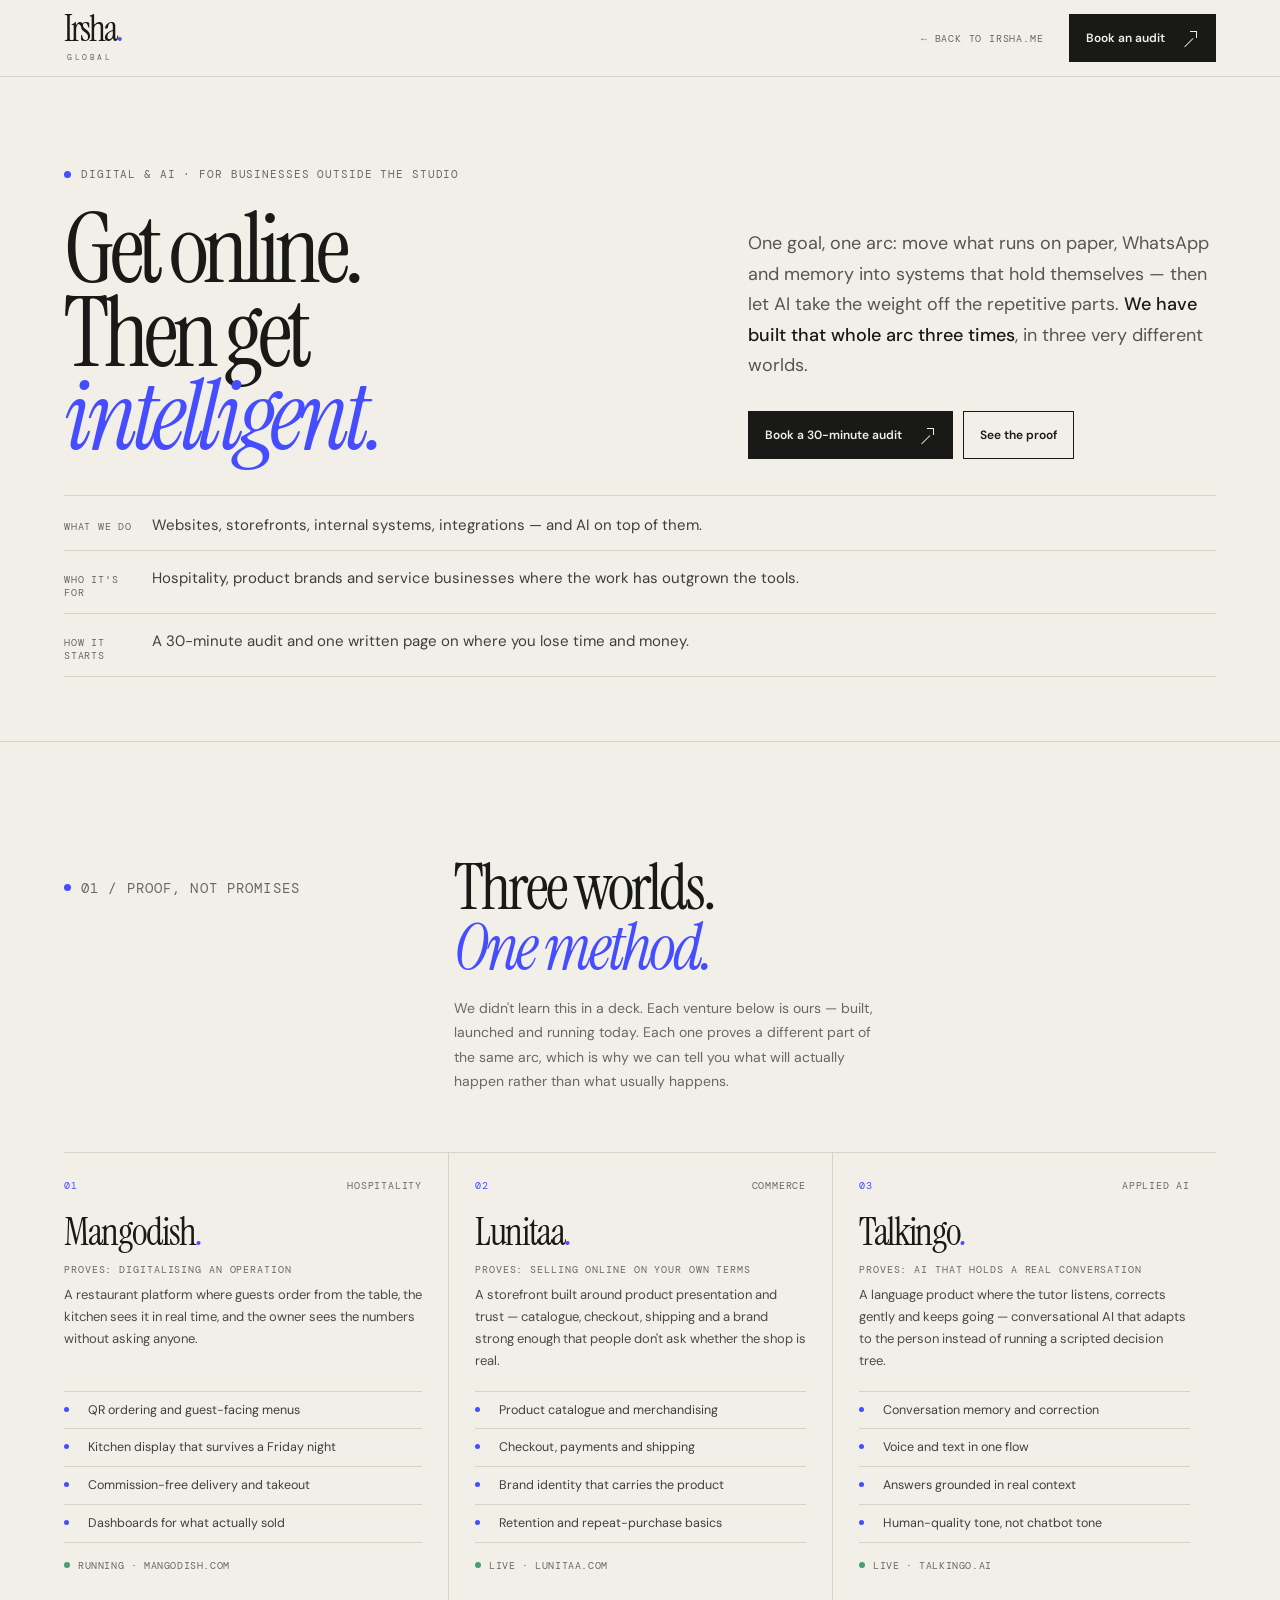
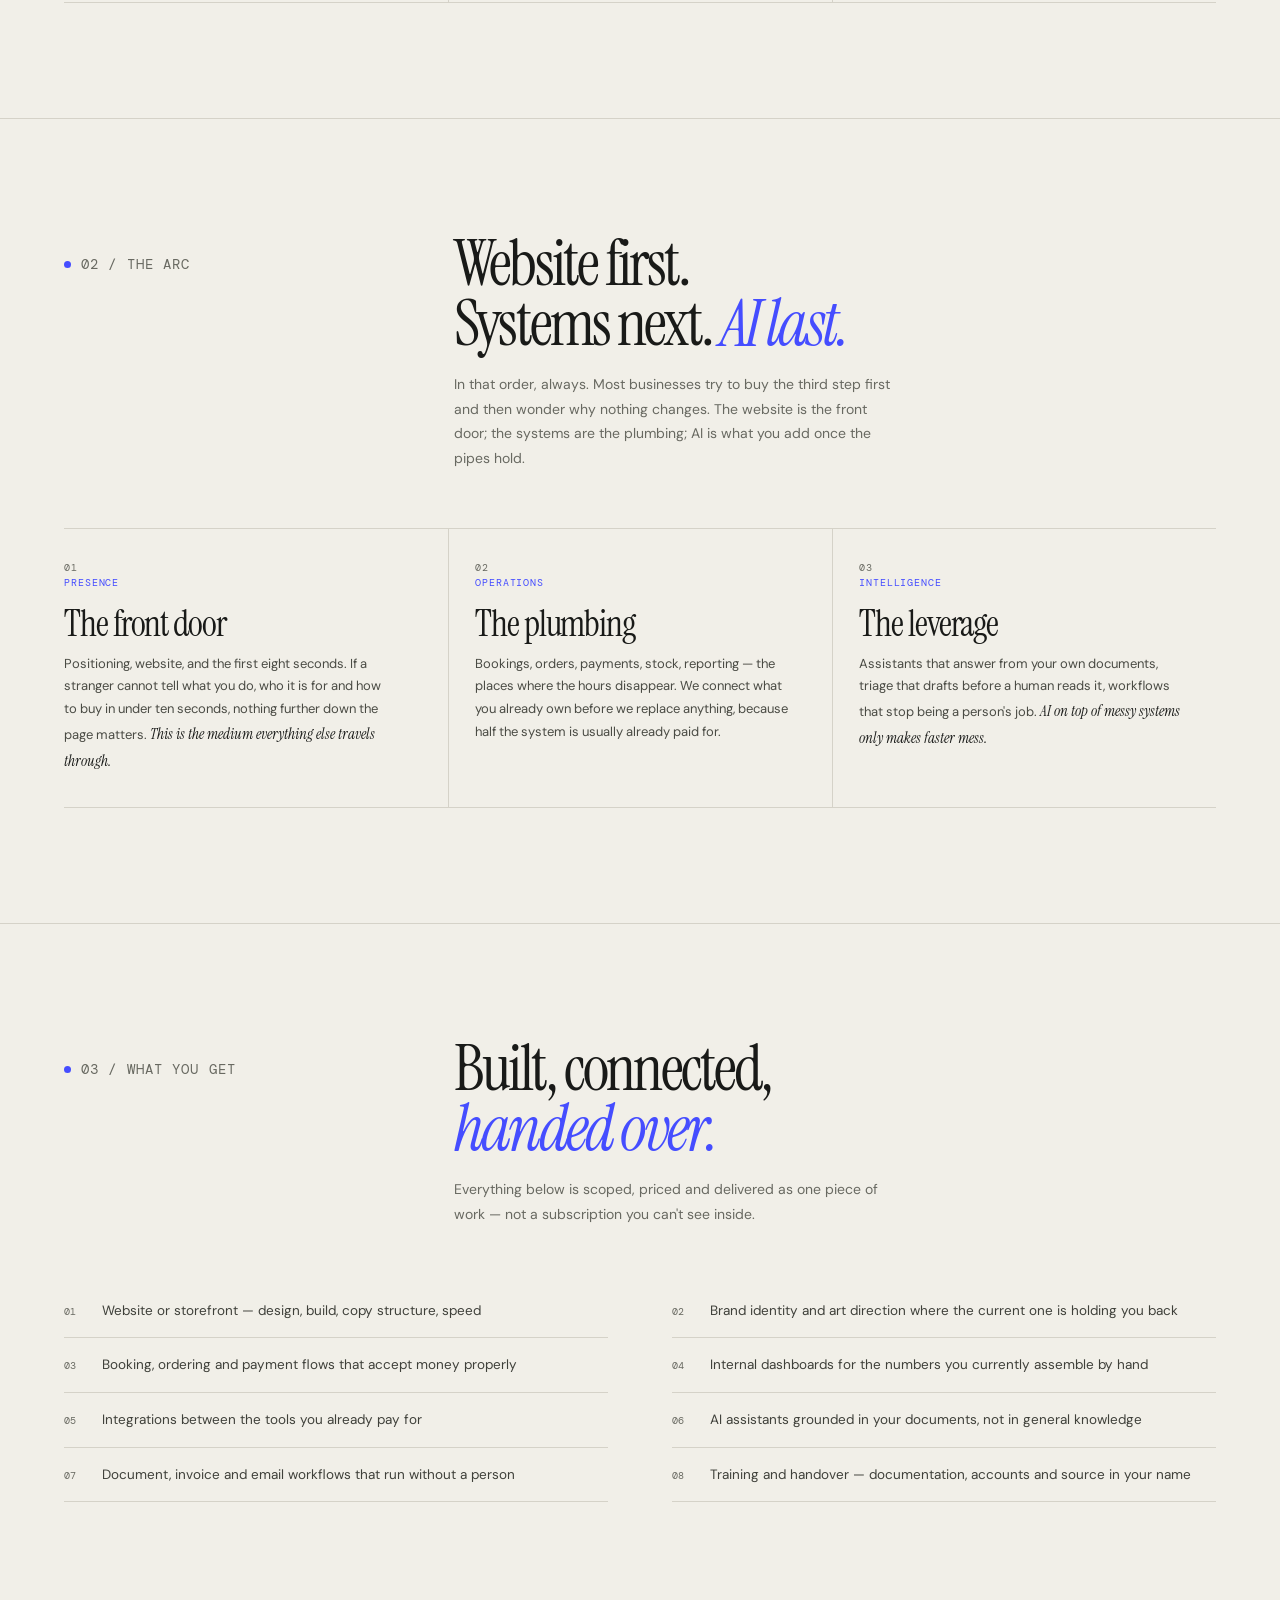
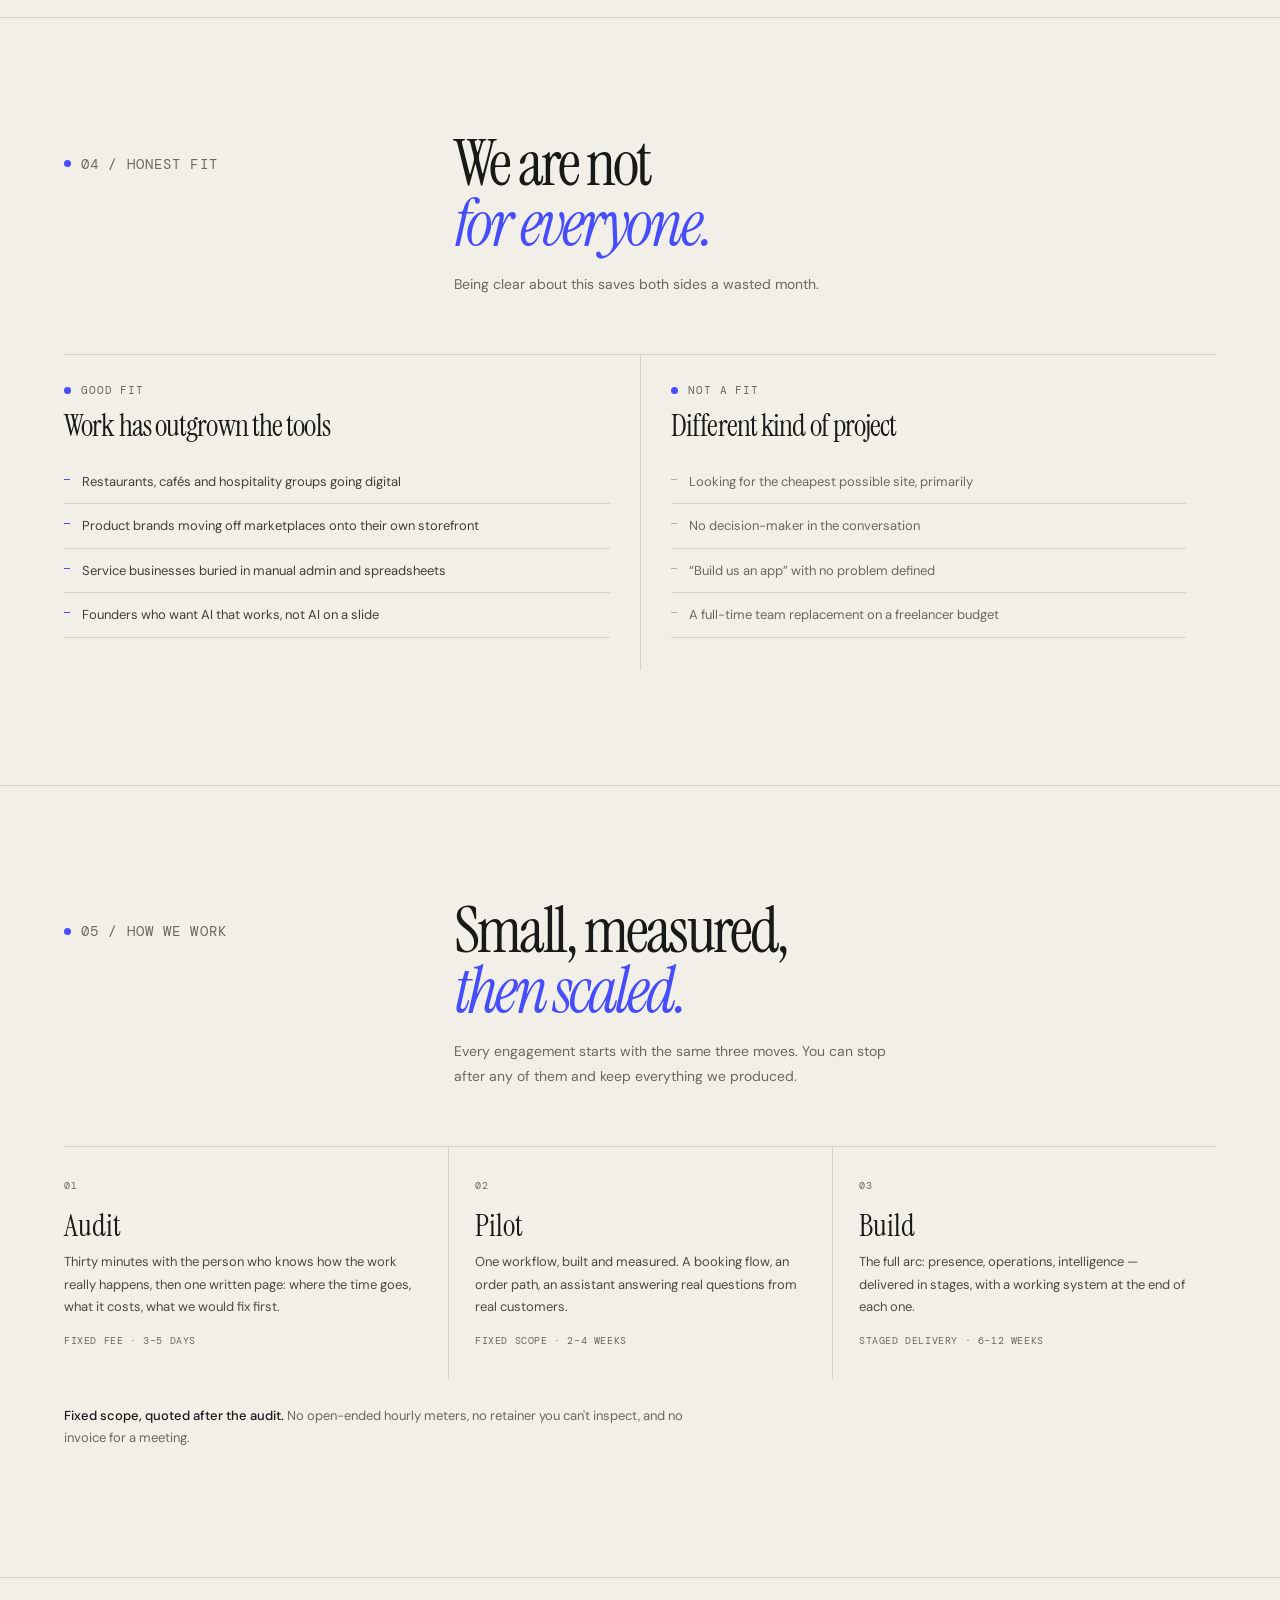
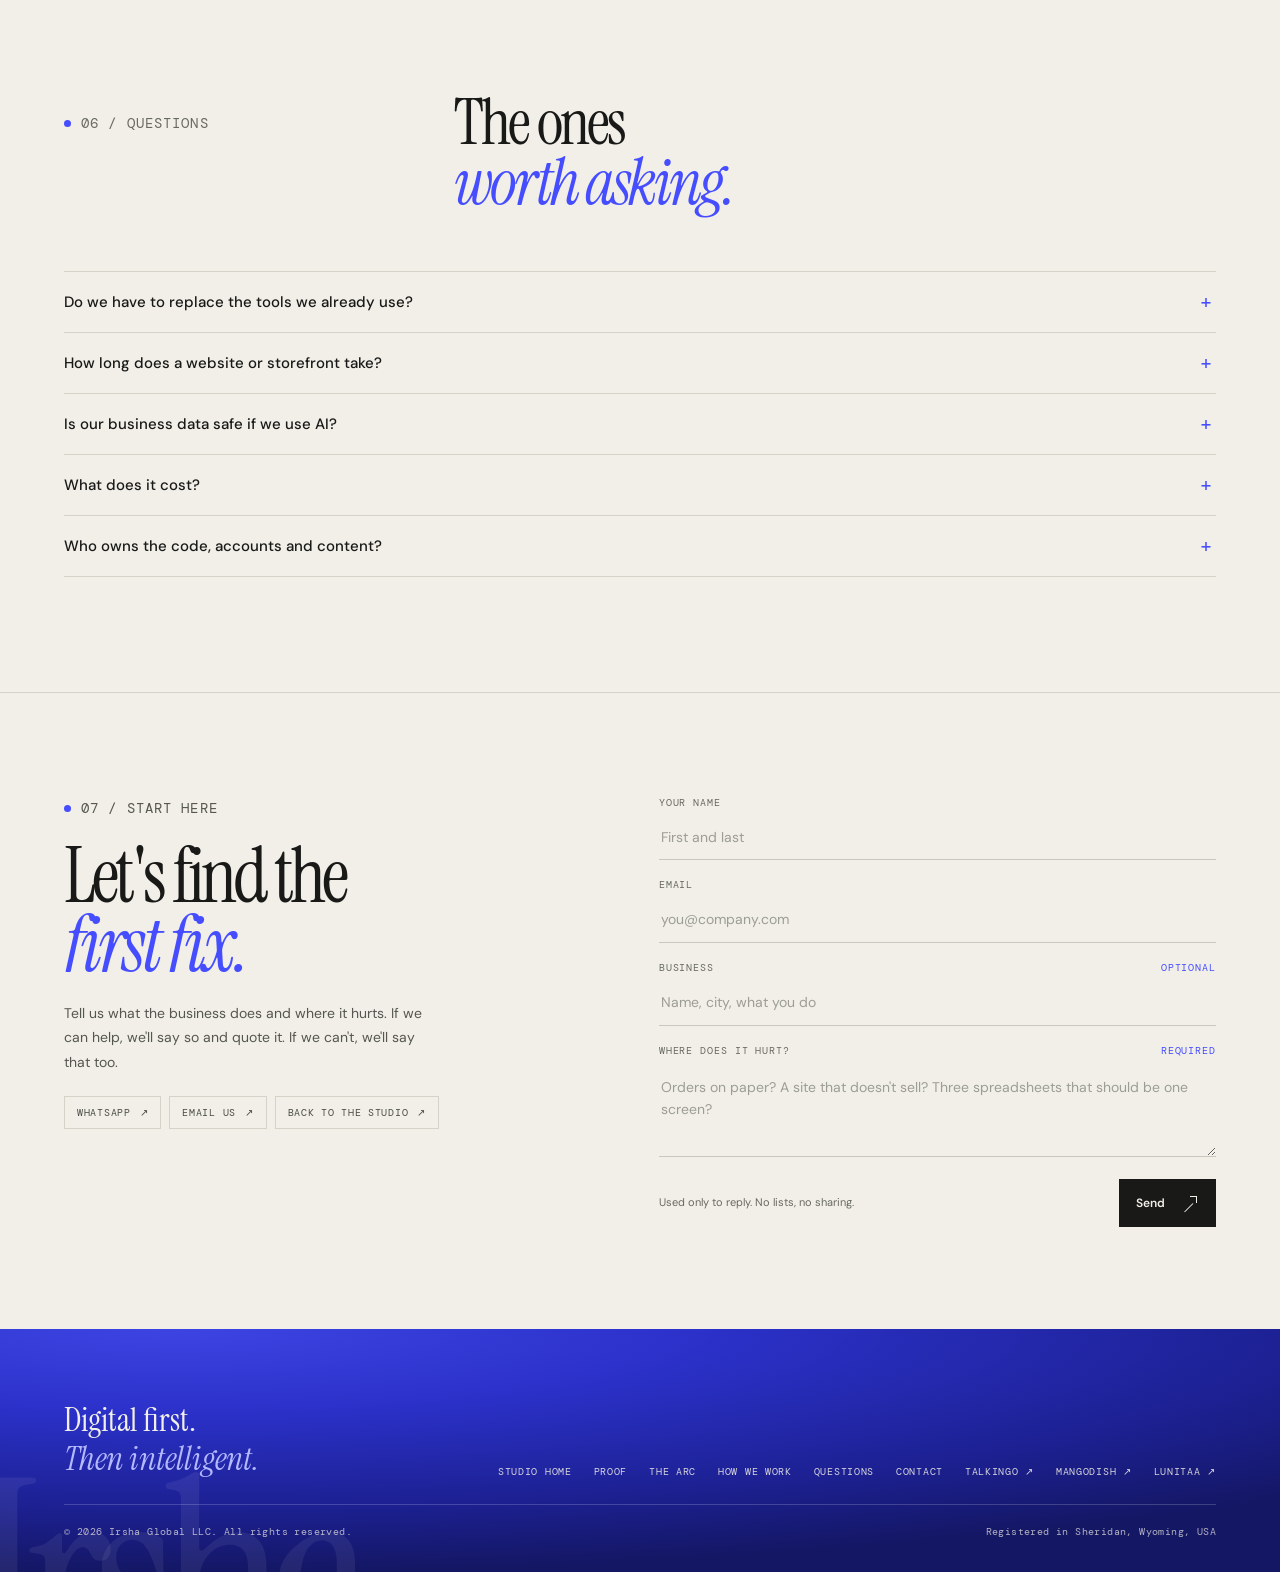
==== digital.html @ 29ece928 "feat: digital transformation page, contact form, refined hero and footer - Promote the Digital & AI " ====
<!doctype html>
<html lang="en">
<head>
<meta charset="utf-8"><meta name="viewport" content="width=device-width,initial-scale=1">
<title>Digital transformation: websites, systems &amp; AI | Irsha Global</title>
<meta name="description" content="We take businesses from offline and manual to digital and AI-first: websites, bookings, payments, dashboards, and AI assistants grounded in your own documents.">
<meta name="theme-color" content="#f1efe8">
<meta name="color-scheme" content="light">
<meta name="robots" content="index,follow,max-image-preview:large">
<meta name="author" content="Irsha Global">
<link rel="canonical" href="https://irsha.me/digital.html">
<link rel="icon" type="image/svg+xml" href="assets/favicon.svg">
<link rel="apple-touch-icon" href="assets/apple-touch-icon.png">
<meta property="og:type" content="website">
<meta property="og:site_name" content="Irsha Global">
<meta property="og:title" content="Digital transformation: websites, systems &amp; AI | Irsha Global">
<meta property="og:description" content="One goal, one arc: get the business online, then make it intelligent. Proven three times across hospitality, commerce and AI.">
<meta property="og:url" content="https://irsha.me/digital.html">
<meta property="og:image" content="https://irsha.me/assets/og-image.png">
<meta property="og:image:type" content="image/png">
<meta property="og:image:width" content="1200">
<meta property="og:image:height" content="630">
<meta name="twitter:card" content="summary_large_image">
<meta name="twitter:title" content="Digital transformation: websites, systems &amp; AI | Irsha Global">
<meta name="twitter:description" content="Get the business online. Then make it intelligent. Websites, systems and applied AI — proven across three ventures.">
<meta name="twitter:image" content="https://irsha.me/assets/og-image.png">
<link rel="preconnect" href="https://fonts.googleapis.com"><link rel="preconnect" href="https://fonts.gstatic.com" crossorigin>
<link href="https://fonts.googleapis.com/css2?family=DM+Mono:wght@400;500&family=DM+Sans:wght@400;500;600&family=Instrument+Serif:ital@0;1&display=swap" rel="stylesheet">
<style>
:root{--paper:#f1efe8;--ink:#191a18;--muted:#686961;--line:#d5d2c8;--concrete:#c8c6bd;--blue:#454dff;--white:#fbfaf6;--serif:'Instrument Serif',Georgia,serif;--sans:'DM Sans',Arial,sans-serif;--mono:'DM Mono',monospace;--gutter:clamp(22px,5vw,76px);--max:1320px}
*{box-sizing:border-box}
html{scroll-behavior:smooth;scroll-padding-top:96px}
body{margin:0;background:var(--paper);color:var(--ink);font-family:var(--sans);-webkit-font-smoothing:antialiased}
a{color:inherit;text-decoration:none}
::selection{background:var(--blue);color:#fff}
.wrap{width:min(100%,var(--max));margin:auto;padding-inline:var(--gutter)}
.mono{font:11px/1.4 var(--mono);letter-spacing:.08em;text-transform:uppercase}
.eyebrow{font:11px/1.4 var(--mono);letter-spacing:.08em;text-transform:uppercase;color:var(--muted);display:flex;align-items:center;gap:10px;margin:0}
.eyebrow:before{content:'';width:7px;height:7px;background:var(--blue);border-radius:50%;flex:none}
.accent{color:var(--blue)}
a:focus-visible,button:focus-visible,summary:focus-visible{outline:2px solid var(--blue);outline-offset:3px}

/* header */
header.site{position:sticky;top:0;z-index:30;background:rgba(241,239,232,.92);backdrop-filter:blur(14px);border-bottom:1px solid rgba(25,26,24,.12)}
.nav{height:76px;display:flex;align-items:center;justify-content:space-between;gap:24px}
.wordmark{display:inline-flex;flex-direction:column;line-height:.8}
.wordmark-main{font:36px/.78 var(--serif);letter-spacing:-.055em}
.wordmark-main .dot{color:var(--blue)}
.wordmark-sub{font:8px/1 var(--mono);letter-spacing:.32em;margin:9px 0 0 3px;color:var(--muted)}
.nav-right{display:flex;align-items:center;gap:clamp(12px,2vw,26px)}
.nav-back{font:10px var(--mono);letter-spacing:.08em;text-transform:uppercase;color:var(--muted)}
.nav-back:hover{color:var(--blue)}
.btn{display:inline-flex;align-items:center;justify-content:center;gap:14px;padding:13px 16px;font:12px/1 var(--sans);font-weight:600;border:1px solid var(--ink);background:transparent;color:var(--ink);cursor:pointer;transition:background .2s,color .2s,border-color .2s,transform .2s}
.btn:hover{transform:translateY(-2px)}
.btn-dark{background:var(--ink);color:var(--paper)}
.btn-dark:hover{background:var(--blue);border-color:var(--blue);color:#fff}
.btn svg{width:13px;height:13px}
.arrow{display:inline-flex;width:20px;height:20px;position:relative;flex:none;color:currentColor;transition:transform .25s}
.arrow:before{content:'';position:absolute;width:12px;height:1px;background:currentColor;left:2px;top:10px;transform:rotate(-45deg);transform-origin:right center}
.arrow:after{content:'';position:absolute;width:6px;height:6px;border-top:1px solid currentColor;border-right:1px solid currentColor;right:2px;top:3px}
a:hover .arrow,button:hover .arrow{transform:translate(3px,-3px)}

/* hero */
.hero{padding:clamp(56px,7vw,104px) var(--gutter) clamp(20px,3vw,36px);display:grid;grid-template-columns:1.15fr .85fr;gap:clamp(26px,4vw,64px);align-items:end}
.hero h1{font:clamp(52px,7.6vw,116px)/.86 var(--serif);font-weight:400;letter-spacing:-.055em;margin:26px 0 0;max-width:12ch}
.hero h1 em{font-style:italic;color:var(--blue);font-weight:400}
.hero-lede{font-size:clamp(15px,1.5vw,18px);line-height:1.7;color:#55564f;max-width:520px;margin:0 0 30px}
.hero-lede strong{color:var(--ink);font-weight:500}
.hero-actions{display:flex;gap:10px;flex-wrap:wrap}
.hero-side{border-top:1px solid var(--line);padding-top:18px;display:grid;gap:16px}
.hero-side div{display:grid;grid-template-columns:74px 1fr;gap:14px;align-items:baseline;border-bottom:1px solid var(--line);padding-bottom:14px}
.hero-side span{font:10px var(--mono);letter-spacing:.08em;text-transform:uppercase;color:var(--muted)}
.hero-side b{font:400 15px/1.5 var(--sans);color:#3f403a}

/* generic section */
.section{padding-block:clamp(64px,9vw,120px);border-top:1px solid var(--line)}
.head{display:grid;grid-template-columns:.62fr 1.38fr;gap:clamp(20px,4vw,48px);align-items:start;margin-bottom:clamp(34px,4.5vw,62px)}
.head h2{font:clamp(36px,5vw,72px)/.94 var(--serif);font-weight:400;letter-spacing:-.045em;margin:0;max-width:16ch}
.head h2 em{font-style:italic;color:var(--blue)}
.head p{color:var(--muted);line-height:1.75;font-size:14px;max-width:440px;margin:18px 0 0}

/* proofs */
.proofs{display:grid;grid-template-columns:repeat(3,minmax(0,1fr));border-top:1px solid var(--line)}
.proof{padding:26px 26px 30px 0;border-bottom:1px solid var(--line);display:flex;flex-direction:column}
.proof+.proof{border-left:1px solid var(--line);padding-left:26px}
.proof-top{display:flex;justify-content:space-between;align-items:baseline;gap:12px;margin-bottom:22px}
.proof-idx{font:10px var(--mono);letter-spacing:.08em;color:var(--blue)}
.proof-tag{font:10px var(--mono);letter-spacing:.08em;text-transform:uppercase;color:var(--muted);text-align:right}
.proof h3{font:clamp(28px,3vw,40px)/.98 var(--serif);font-weight:400;letter-spacing:-.035em;margin:0 0 12px}
.proof h3 i{font-style:italic;color:var(--blue)}
.proof .what{font:10px var(--mono);letter-spacing:.09em;text-transform:uppercase;color:var(--muted);margin:0 0 8px}
.proof p{font-size:13px;line-height:1.7;color:#4a4b44;margin:0 0 18px;max-width:360px}
.proof ul{list-style:none;padding:0;margin:auto 0 16px;border-top:1px solid var(--line)}
.proof li{font-size:12.5px;line-height:1.5;color:#3f403a;padding:9px 0;border-bottom:1px solid var(--line);display:grid;grid-template-columns:16px 1fr;gap:8px}
.proof li:before{content:'';width:5px;height:5px;border-radius:50%;background:var(--blue);margin-top:6px}
.proof .live{font:10px var(--mono);letter-spacing:.06em;text-transform:uppercase;color:var(--muted);display:flex;align-items:center;gap:8px}
.proof .live:before{content:'';width:6px;height:6px;border-radius:50%;background:#4b9d70}

/* arc */
.arc{display:grid;grid-template-columns:repeat(3,minmax(0,1fr));gap:0;border-top:1px solid var(--line);border-bottom:1px solid var(--line)}
.step{padding:26px 26px 32px 0;position:relative}
.step+.step{border-left:1px solid var(--line);padding-left:26px}
.step-no{font:10px var(--mono);letter-spacing:.08em;color:var(--muted)}
.step h3{font:clamp(26px,2.8vw,38px)/1 var(--serif);font-weight:400;letter-spacing:-.03em;margin:18px 0 10px}
.step h4{font:10px var(--mono);letter-spacing:.09em;text-transform:uppercase;color:var(--blue);margin:0 0 12px}
.step p{font-size:13px;line-height:1.75;color:#4a4b44;margin:0;max-width:330px}
.step em{font-style:italic;font-family:var(--serif);font-size:1.18em;color:var(--ink)}

/* deliverables */
.deliv{display:grid;grid-template-columns:repeat(2,minmax(0,1fr));gap:0 clamp(30px,5vw,70px)}
.deliv div{display:grid;grid-template-columns:26px 1fr;gap:12px;padding:16px 0;border-bottom:1px solid var(--line);font-size:13.5px;line-height:1.6;color:#3f403a;align-items:baseline}
.deliv b{font:10px var(--mono);color:var(--muted);font-weight:400}

/* fit */
.fit{display:grid;grid-template-columns:1fr 1fr;gap:0;border-top:1px solid var(--line)}
.fit-col{padding:28px 30px 32px 0}
.fit-col+.fit-col{border-left:1px solid var(--line);padding-left:30px}
.fit-col h3{font:clamp(22px,2.4vw,30px)/1.05 var(--serif);font-weight:400;margin:12px 0 18px;letter-spacing:-.03em}
.fit-col ul{list-style:none;padding:0;margin:0}
.fit-col li{font-size:13px;line-height:1.65;color:#3f403a;padding:11px 0 11px 18px;border-bottom:1px solid var(--line);position:relative}
.fit-col li:before{content:'';position:absolute;left:0;top:19px;width:6px;height:1px;background:var(--blue)}
.fit-col.no li:before{background:#b3b2a9}
.fit-col.no li{color:var(--muted)}

/* engagement */
.engage{display:grid;grid-template-columns:repeat(3,minmax(0,1fr));border-top:1px solid var(--line)}
.eng{padding:26px 26px 30px 0}
.eng+.eng{border-left:1px solid var(--line);padding-left:26px}
.eng h3{font:clamp(22px,2.4vw,30px)/1.05 var(--serif);font-weight:400;margin:16px 0 10px}
.eng p{font-size:13px;line-height:1.7;color:#4a4b44;margin:0 0 10px}
.eng small{font:10px var(--mono);letter-spacing:.06em;text-transform:uppercase;color:var(--muted)}
.note-strip{margin-top:26px;font-size:13px;line-height:1.7;color:var(--muted);max-width:620px}
.note-strip b{color:var(--ink);font-weight:500}

/* faq */
.faq{border-top:1px solid var(--line)}
.faq details{border-bottom:1px solid var(--line)}
.faq summary{list-style:none;cursor:pointer;padding:20px 40px 20px 0;position:relative;font-size:15px;font-weight:500;color:var(--ink)}
.faq summary::-webkit-details-marker{display:none}
.faq summary:after{content:'+';position:absolute;right:4px;top:50%;transform:translateY(-50%);font:400 20px/1 var(--mono);color:var(--blue);transition:transform .2s}
.faq details[open] summary:after{content:'−'}
.faq p{font-size:13.5px;line-height:1.8;color:#4a4b44;margin:0 0 20px;max-width:720px}

/* contact */
.contact{border-top:1px solid var(--line);padding-block:clamp(60px,8vw,110px)}
.contact-grid{display:grid;grid-template-columns:1fr 1.05fr;gap:clamp(30px,5vw,80px);align-items:start}
.contact h2{font:clamp(42px,6vw,88px)/.9 var(--serif);font-weight:400;letter-spacing:-.05em;margin:22px 0 20px}
.contact h2 em{font-style:italic;color:var(--blue)}
.contact p{font-size:14px;line-height:1.75;color:#55564f;max-width:380px;margin:0 0 22px}
.contact-alt{display:flex;flex-wrap:wrap;gap:8px}
.contact-alt a{display:inline-flex;align-items:center;gap:9px;border:1px solid var(--line);padding:9px 12px;font:10px var(--mono);letter-spacing:.07em;text-transform:uppercase;color:#4a4b44;transition:border-color .2s,color .2s,background .2s}
.contact-alt a:hover{border-color:var(--blue);color:var(--blue);background:#454dff08}
.fields{display:grid;gap:18px}
.fld{display:grid;gap:8px}
.fld label{font:10px var(--mono);letter-spacing:.09em;text-transform:uppercase;color:var(--muted);display:flex;justify-content:space-between;gap:12px}
.fld label i{font-style:normal;color:var(--blue)}
.fld input,.fld textarea{width:100%;font:14px/1.55 var(--sans);color:var(--ink);background:transparent;border:0;border-bottom:1px solid var(--concrete);padding:10px 2px 11px;border-radius:0;appearance:none}
.fld textarea{min-height:92px;resize:vertical;padding-top:12px}
.fld input::placeholder,.fld textarea::placeholder{color:#9c9d94}
.fld input:focus,.fld textarea:focus{outline:none;border-bottom-color:var(--blue);background:#454dff06}
.form-bottom{display:flex;align-items:center;justify-content:space-between;gap:18px;flex-wrap:wrap;margin-top:4px}
.form-bottom small{font-size:11px;line-height:1.6;color:var(--muted);max-width:250px}
.hp{position:absolute!important;left:-9999px!important;width:1px;height:1px;overflow:hidden}
.form-status{display:none;padding:14px 16px;border:1px solid var(--line);font-size:13px;line-height:1.6}
.form-status.is-ok{display:block;border-color:var(--blue);background:#454dff08;color:var(--ink)}
.form-status.is-err{display:block;border-color:#c4483f;background:#c4483f0d;color:#8e2f28}

/* footer */
footer{background:radial-gradient(120% 100% at 14% 0%,#3d44e2 0%,#2b31c9 34%,#1c2091 74%,#141764 100%);color:var(--paper);padding:clamp(44px,6vw,72px) 0 34px;position:relative;overflow:hidden}
footer .wm{position:absolute;left:-2vw;bottom:-.42em;font:clamp(110px,21vw,300px)/.78 var(--serif);letter-spacing:-.06em;color:rgba(241,239,232,.07);white-space:nowrap;pointer-events:none;user-select:none}
footer .wm b{font-weight:400;color:rgba(154,160,255,.55)}
.f-inner{position:relative;z-index:2}
.f-top{display:grid;grid-template-columns:1fr auto;gap:26px;align-items:end;border-bottom:1px solid #ffffff2e;padding-bottom:26px}
.f-top p{font:clamp(22px,2.6vw,34px)/1.15 var(--serif);margin:0;max-width:520px}
.f-top p em{font-style:italic;color:#b3b8ff}
.f-links{display:flex;flex-wrap:wrap;gap:8px 22px}
.f-links a{font:10px var(--mono);letter-spacing:.07em;text-transform:uppercase;color:#f1efe8de}
.f-links a:hover{color:#fff}
.f-bottom{display:flex;justify-content:space-between;gap:20px;flex-wrap:wrap;padding-top:20px;font:10px var(--mono);letter-spacing:.04em;color:#f1efe8b8}
.f-bottom a:hover{color:#fff}

@media(max-width:980px){
  .hero{grid-template-columns:1fr;align-items:start}
  .hero-side{max-width:520px}
  .head{grid-template-columns:1fr}
  .proofs,.arc,.engage{grid-template-columns:1fr}
  .proof,.step,.eng{padding:26px 0 28px}
  .proof+.proof,.step+.step,.eng+.eng{border-left:0;border-top:1px solid var(--line);padding-left:0}
  .deliv,.fit,.contact-grid{grid-template-columns:1fr}
  .fit-col+.fit-col{border-left:0;border-top:1px solid var(--line);padding-left:0}
  .f-top{grid-template-columns:1fr}
}
@media(prefers-reduced-motion:reduce){html{scroll-behavior:auto}*,*:before,*:after{animation:none!important;transition:none!important}}
</style>
<script type="application/ld+json">{"@context":"https://schema.org","@type":"Service","name":"Digital transformation for small and mid-sized businesses","serviceType":"Business digitalisation, website design and applied AI","provider":{"@type":"Organization","@id":"https://irsha.me/#organization","name":"Irsha Global","legalName":"Irsha Global LLC","url":"https://irsha.me/"},"areaServed":["US","EG","IN","NI"],"url":"https://irsha.me/digital.html","description":"Websites and storefronts, booking and payment systems, internal dashboards, integrations, and AI assistants grounded in a business's own documents."}</script>
<script type="application/ld+json">{"@context":"https://schema.org","@type":"FAQPage","mainEntity":[{"@type":"Question","name":"Do we have to replace the tools we already use?","acceptedAnswer":{"@type":"Answer","text":"No. We integrate first and replace only what is actively costing you time or money. Most businesses already own half the system they need — it just isn't connected."}},{"@type":"Question","name":"How long does a website or storefront take?","acceptedAnswer":{"@type":"Answer","text":"Two to four weeks for a focused build, depending on how much content exists. Larger commerce builds with many products take longer, and we scope that after the audit."}},{"@type":"Question","name":"Is our business data safe if we use AI?","acceptedAnswer":{"@type":"Answer","text":"Assistants are grounded in your own documents using retrieval rather than fine-tuning, access follows least-privilege, your data is never used to train public models, and a person stays in the loop on anything that leaves the building."}},{"@type":"Question","name":"What does it cost?","acceptedAnswer":{"@type":"Answer","text":"The audit has a fixed fee and a written summary. After that we quote a fixed scope for the pilot or build, so you are never paying against an open-ended hourly meter."}},{"@type":"Question","name":"Who owns the code, accounts and content?","acceptedAnswer":{"@type":"Answer","text":"You do. Domains, hosting, source code and every third-party account are registered in your name from day one, and we hand over documentation at the end."}}]}</script>
<script type="application/ld+json">{"@context":"https://schema.org","@type":"BreadcrumbList","itemListElement":[{"@type":"ListItem","position":1,"name":"Irsha Global","item":"https://irsha.me/"},{"@type":"ListItem","position":2,"name":"Digital & AI","item":"https://irsha.me/digital.html"}]}</script>
</head>
<body>

<header class="site"><div class="wrap nav">
  <a class="wordmark" href="./" aria-label="Irsha Global home"><span class="wordmark-main">Irsha<span class="dot">.</span></span><span class="wordmark-sub">GLOBAL</span></a>
  <div class="nav-right">
    <a class="nav-back" href="./">← Back to irsha.me</a>
    <a class="btn btn-dark" href="#contact">Book an audit <span class="arrow" aria-hidden="true"></span></a>
  </div>
</div></header>

<main>

<section class="wrap hero">
  <div>
    <p class="eyebrow">Digital &amp; AI · for businesses outside the studio</p>
    <h1>Get online.<br>Then get <em>intelligent.</em></h1>
  </div>
  <div>
    <p class="hero-lede">One goal, one arc: move what runs on paper, WhatsApp and memory into systems that hold themselves — then let AI take the weight off the repetitive parts. <strong>We have built that whole arc three times</strong>, in three very different worlds.</p>
    <div class="hero-actions">
      <a class="btn btn-dark" href="#contact">Book a 30-minute audit <span class="arrow" aria-hidden="true"></span></a>
      <a class="btn" href="#proof">See the proof</a>
    </div>
  </div>
</section>

<section class="wrap" style="padding-bottom:clamp(40px,5vw,64px)">
  <div class="hero-side">
    <div><span>What we do</span><b>Websites, storefronts, internal systems, integrations — and AI on top of them.</b></div>
    <div><span>Who it's for</span><b>Hospitality, product brands and service businesses where the work has outgrown the tools.</b></div>
    <div><span>How it starts</span><b>A 30-minute audit and one written page on where you lose time and money.</b></div>
  </div>
</section>

<section class="wrap section" id="proof">
  <div class="head">
    <div><p class="eyebrow">01 / Proof, not promises</p></div>
    <div>
      <h2>Three worlds.<br><em>One method.</em></h2>
      <p>We didn't learn this in a deck. Each venture below is ours — built, launched and running today. Each one proves a different part of the same arc, which is why we can tell you what will actually happen rather than what usually happens.</p>
    </div>
  </div>

  <div class="proofs">
    <article class="proof">
      <div class="proof-top"><span class="proof-idx">01</span><span class="proof-tag">Hospitality</span></div>
      <h3>Mangodish<i>.</i></h3>
      <p class="what">Proves: digitalising an operation</p>
      <p>A restaurant platform where guests order from the table, the kitchen sees it in real time, and the owner sees the numbers without asking anyone.</p>
      <ul>
        <li>QR ordering and guest-facing menus</li>
        <li>Kitchen display that survives a Friday night</li>
        <li>Commission-free delivery and takeout</li>
        <li>Dashboards for what actually sold</li>
      </ul>
      <span class="live">Running · mangodish.com</span>
    </article>

    <article class="proof">
      <div class="proof-top"><span class="proof-idx">02</span><span class="proof-tag">Commerce</span></div>
      <h3>Lunitaa<i>.</i></h3>
      <p class="what">Proves: selling online on your own terms</p>
      <p>A storefront built around product presentation and trust — catalogue, checkout, shipping and a brand strong enough that people don't ask whether the shop is real.</p>
      <ul>
        <li>Product catalogue and merchandising</li>
        <li>Checkout, payments and shipping</li>
        <li>Brand identity that carries the product</li>
        <li>Retention and repeat-purchase basics</li>
      </ul>
      <span class="live">Live · lunitaa.com</span>
    </article>

    <article class="proof">
      <div class="proof-top"><span class="proof-idx">03</span><span class="proof-tag">Applied AI</span></div>
      <h3>Talkingo<i>.</i></h3>
      <p class="what">Proves: AI that holds a real conversation</p>
      <p>A language product where the tutor listens, corrects gently and keeps going — conversational AI that adapts to the person instead of running a scripted decision tree.</p>
      <ul>
        <li>Conversation memory and correction</li>
        <li>Voice and text in one flow</li>
        <li>Answers grounded in real context</li>
        <li>Human-quality tone, not chatbot tone</li>
      </ul>
      <span class="live">Live · talkingo.ai</span>
    </article>
  </div>
</section>

<section class="wrap section" id="arc">
  <div class="head">
    <div><p class="eyebrow">02 / The arc</p></div>
    <div>
      <h2>Website first.<br>Systems next. <em>AI last.</em></h2>
      <p>In that order, always. Most businesses try to buy the third step first and then wonder why nothing changes. The website is the front door; the systems are the plumbing; AI is what you add once the pipes hold.</p>
    </div>
  </div>

  <div class="arc">
    <article class="step">
      <span class="step-no">01</span>
      <h4>Presence</h4>
      <h3>The front door</h3>
      <p>Positioning, website, and the first eight seconds. If a stranger cannot tell what you do, who it is for and how to buy in under ten seconds, nothing further down the page matters. <em>This is the medium everything else travels through.</em></p>
    </article>
    <article class="step">
      <span class="step-no">02</span>
      <h4>Operations</h4>
      <h3>The plumbing</h3>
      <p>Bookings, orders, payments, stock, reporting — the places where the hours disappear. We connect what you already own before we replace anything, because half the system is usually already paid for.</p>
    </article>
    <article class="step">
      <span class="step-no">03</span>
      <h4>Intelligence</h4>
      <h3>The leverage</h3>
      <p>Assistants that answer from your own documents, triage that drafts before a human reads it, workflows that stop being a person's job. <em>AI on top of messy systems only makes faster mess.</em></p>
    </article>
  </div>
</section>

<section class="wrap section" id="deliverables">
  <div class="head">
    <div><p class="eyebrow">03 / What you get</p></div>
    <div>
      <h2>Built, connected,<br><em>handed over.</em></h2>
      <p>Everything below is scoped, priced and delivered as one piece of work — not a subscription you can't see inside.</p>
    </div>
  </div>
  <div class="deliv">
    <div><b>01</b><span>Website or storefront — design, build, copy structure, speed</span></div>
    <div><b>02</b><span>Brand identity and art direction where the current one is holding you back</span></div>
    <div><b>03</b><span>Booking, ordering and payment flows that accept money properly</span></div>
    <div><b>04</b><span>Internal dashboards for the numbers you currently assemble by hand</span></div>
    <div><b>05</b><span>Integrations between the tools you already pay for</span></div>
    <div><b>06</b><span>AI assistants grounded in your documents, not in general knowledge</span></div>
    <div><b>07</b><span>Document, invoice and email workflows that run without a person</span></div>
    <div><b>08</b><span>Training and handover — documentation, accounts and source in your name</span></div>
  </div>
</section>

<section class="wrap section" id="fit">
  <div class="head">
    <div><p class="eyebrow">04 / Honest fit</p></div>
    <div>
      <h2>We are not<br><em>for everyone.</em></h2>
      <p>Being clear about this saves both sides a wasted month.</p>
    </div>
  </div>
  <div class="fit">
    <div class="fit-col">
      <p class="eyebrow">Good fit</p>
      <h3>Work has outgrown the tools</h3>
      <ul>
        <li>Restaurants, cafés and hospitality groups going digital</li>
        <li>Product brands moving off marketplaces onto their own storefront</li>
        <li>Service businesses buried in manual admin and spreadsheets</li>
        <li>Founders who want AI that works, not AI on a slide</li>
      </ul>
    </div>
    <div class="fit-col no">
      <p class="eyebrow">Not a fit</p>
      <h3>Different kind of project</h3>
      <ul>
        <li>Looking for the cheapest possible site, primarily</li>
        <li>No decision-maker in the conversation</li>
        <li>“Build us an app” with no problem defined</li>
        <li>A full-time team replacement on a freelancer budget</li>
      </ul>
    </div>
  </div>
</section>

<section class="wrap section" id="process">
  <div class="head">
    <div><p class="eyebrow">05 / How we work</p></div>
    <div>
      <h2>Small, measured,<br><em>then scaled.</em></h2>
      <p>Every engagement starts with the same three moves. You can stop after any of them and keep everything we produced.</p>
    </div>
  </div>
  <div class="engage">
    <article class="eng">
      <span class="step-no">01</span>
      <h3>Audit</h3>
      <p>Thirty minutes with the person who knows how the work really happens, then one written page: where the time goes, what it costs, what we would fix first.</p>
      <small>Fixed fee · 3–5 days</small>
    </article>
    <article class="eng">
      <span class="step-no">02</span>
      <h3>Pilot</h3>
      <p>One workflow, built and measured. A booking flow, an order path, an assistant answering real questions from real customers.</p>
      <small>Fixed scope · 2–4 weeks</small>
    </article>
    <article class="eng">
      <span class="step-no">03</span>
      <h3>Build</h3>
      <p>The full arc: presence, operations, intelligence — delivered in stages, with a working system at the end of each one.</p>
      <small>Staged delivery · 6–12 weeks</small>
    </article>
  </div>
  <p class="note-strip"><b>Fixed scope, quoted after the audit.</b> No open-ended hourly meters, no retainer you can't inspect, and no invoice for a meeting.</p>
</section>

<section class="wrap section" id="faq">
  <div class="head">
    <div><p class="eyebrow">06 / Questions</p></div>
    <div><h2>The ones<br><em>worth asking.</em></h2></div>
  </div>
  <div class="faq">
    <details>
      <summary>Do we have to replace the tools we already use?</summary>
      <p>No. We integrate first and replace only what is actively costing you time or money. Most businesses already own half the system they need — it just isn't connected.</p>
    </details>
    <details>
      <summary>How long does a website or storefront take?</summary>
      <p>Two to four weeks for a focused build, depending on how much content exists. Larger commerce builds with many products take longer, and we scope that after the audit.</p>
    </details>
    <details>
      <summary>Is our business data safe if we use AI?</summary>
      <p>Assistants are grounded in your own documents using retrieval rather than fine-tuning, access follows least-privilege, your data is never used to train public models, and a person stays in the loop on anything that leaves the building.</p>
    </details>
    <details>
      <summary>What does it cost?</summary>
      <p>The audit has a fixed fee and a written summary. After that we quote a fixed scope for the pilot or build, so you are never paying against an open-ended hourly meter.</p>
    </details>
    <details>
      <summary>Who owns the code, accounts and content?</summary>
      <p>You do. Domains, hosting, source code and every third-party account are registered in your name from day one, and we hand over documentation at the end.</p>
    </details>
  </div>
</section>

<section class="wrap contact" id="contact">
  <div class="contact-grid">
    <div>
      <p class="eyebrow">07 / Start here</p>
      <h2>Let's find the<br><em>first fix.</em></h2>
      <p>Tell us what the business does and where it hurts. If we can help, we'll say so and quote it. If we can't, we'll say that too.</p>
      <div class="contact-alt">
        <a href="https://wa.me/19294774034" target="_blank" rel="noopener noreferrer">WhatsApp <span aria-hidden="true">↗</span></a>
        <a href="mailto:hello@irsha.me?subject=Digital%20%26%20AI%20enquiry">Email us <span aria-hidden="true">↗</span></a>
        <a href="./">Back to the studio <span aria-hidden="true">↗</span></a>
      </div>
    </div>
    <form class="fields" id="contactForm" action="https://api.web3forms.com/submit" method="POST" novalidate>
      <input type="hidden" name="access_key" value="1a0767e9-64cb-4a24-849b-eae12df3d3dc">
      <input type="hidden" name="subject" value="New Digital & AI enquiry from irsha.me/digital">
      <input type="hidden" name="from_name" value="Irsha Global website">
      <input type="hidden" name="source_page" value="/digital.html">
      <input type="checkbox" name="botcheck" class="hp" tabindex="-1" autocomplete="off" aria-hidden="true">
      <div class="fld"><label for="d-name">Your name</label><input id="d-name" name="name" type="text" autocomplete="name" placeholder="First and last" required></div>
      <div class="fld"><label for="d-email">Email</label><input id="d-email" name="email" type="email" autocomplete="email" inputmode="email" placeholder="you@company.com" required></div>
      <div class="fld"><label for="d-biz">Business <i>optional</i></label><input id="d-biz" name="business" type="text" autocomplete="organization" placeholder="Name, city, what you do"></div>
      <div class="fld"><label for="d-msg">Where does it hurt? <i>required</i></label><textarea id="d-msg" name="message" placeholder="Orders on paper? A site that doesn't sell? Three spreadsheets that should be one screen?" required></textarea></div>
      <div class="form-bottom">
        <small>Used only to reply. No lists, no sharing.</small>
        <button class="btn btn-dark" type="submit" id="d-submit">Send <span class="arrow" aria-hidden="true"></span></button>
      </div>
      <div class="form-status" id="d-status" role="status" aria-live="polite"></div>
    </form>
  </div>
</section>

</main>

<footer>
  <span class="wm" aria-hidden="true">Irsha<b>.</b></span>
  <div class="wrap f-inner">
    <div class="f-top">
      <p>Digital first.<br><em>Then intelligent.</em></p>
      <nav class="f-links" aria-label="Footer">
        <a href="./">Studio home</a>
        <a href="#proof">Proof</a>
        <a href="#arc">The arc</a>
        <a href="#process">How we work</a>
        <a href="#faq">Questions</a>
        <a href="#contact">Contact</a>
        <a href="https://talkingo.ai" target="_blank" rel="noopener">Talkingo ↗</a>
        <a href="https://mangodish.com" target="_blank" rel="noopener">Mangodish ↗</a>
        <a href="https://lunitaa.com" target="_blank" rel="noopener">Lunitaa ↗</a>
      </nav>
    </div>
    <div class="f-bottom">
      <span>© <span id="year">2026</span> Irsha Global LLC. All rights reserved.</span>
      <span>Registered in Sheridan, Wyoming, USA</span>
    </div>
  </div>
</footer>

<script>
document.getElementById('year').textContent=new Date().getFullYear();
(function(){
  const form=document.getElementById('contactForm');
  if(!form)return;
  const status=document.getElementById('d-status');
  const btn=document.getElementById('d-submit');
  const label=btn.innerHTML;
  const show=(kind,html)=>{status.className='form-status is-'+kind;status.innerHTML=html;};
  const mark=(el,bad)=>{el.style.borderBottomColor=bad?'#c4483f':'';};
  form.addEventListener('submit',async e=>{
    e.preventDefault();
    const name=form.name,email=form.email,message=form.message;
    [name,email,message].forEach(el=>mark(el,false));
    if(!name.value.trim()){mark(name,true);name.focus();show('err','<b>Almost there.</b> We need a name to reply to.');return;}
    if(!/^[^\s@]+@[^\s@]+\.[^\s@]{2,}$/.test(email.value.trim())){mark(email,true);email.focus();show('err','<b>That email looks incomplete.</b> Mind checking it?');return;}
    if(message.value.trim().length<10){mark(message,true);message.focus();show('err','<b>A sentence or two helps.</b> What does the business do?');return;}
    btn.setAttribute('aria-busy','true');btn.innerHTML='Sending…';status.className='form-status';
    try{
      const res=await fetch(form.action,{method:'POST',body:new FormData(form),headers:{Accept:'application/json'}});
      const data=await res.json().catch(()=>({}));
      if(res.ok&&data.success){form.reset();show('ok','<b>Message received.</b> We reply within two working days, usually sooner.');status.scrollIntoView({block:'nearest',behavior:'smooth'});}
      else{show('err','<b>That didn’t send.</b> Try again, or email <a href="mailto:hello@irsha.me">hello@irsha.me</a>.');}
    }catch(err){show('err','<b>Connection problem.</b> Try again, or email <a href="mailto:hello@irsha.me">hello@irsha.me</a>.');}
    finally{btn.removeAttribute('aria-busy');btn.innerHTML=label;}
  });
})();
</script>
</body>
</html>
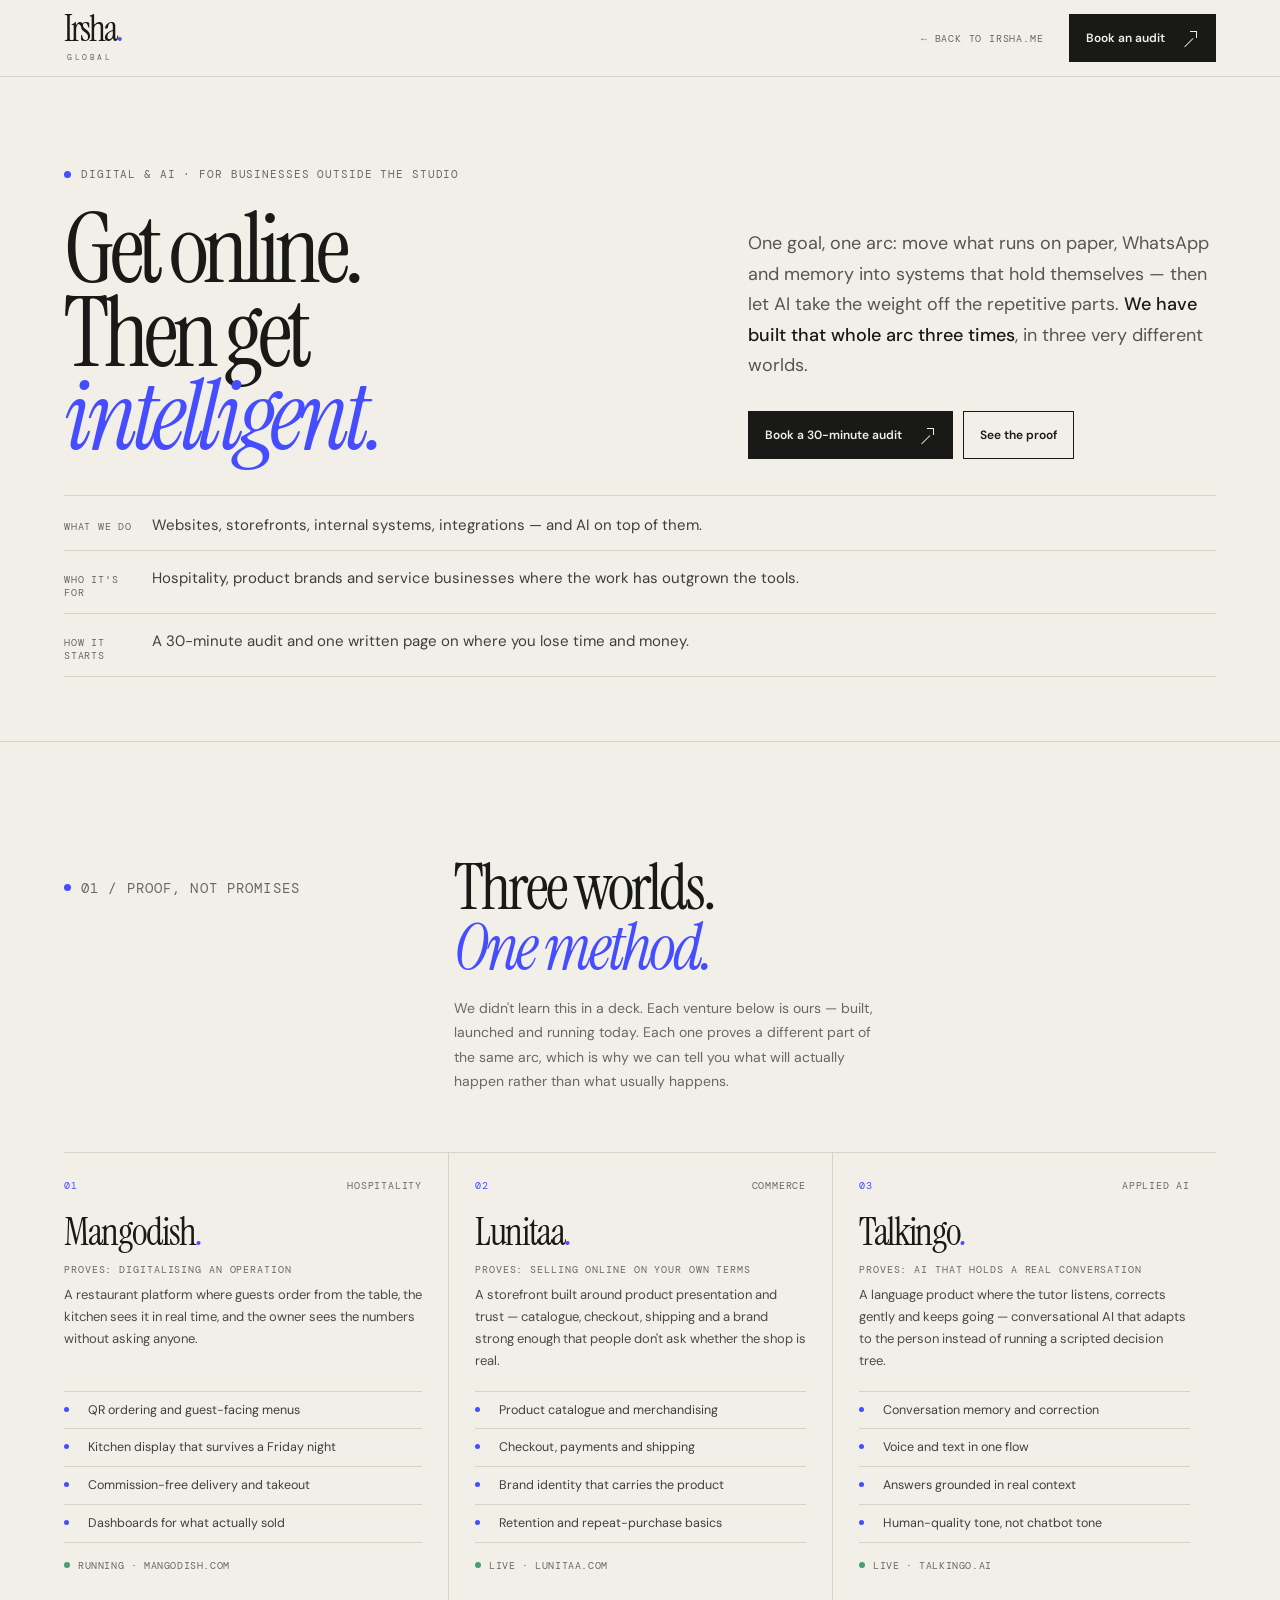
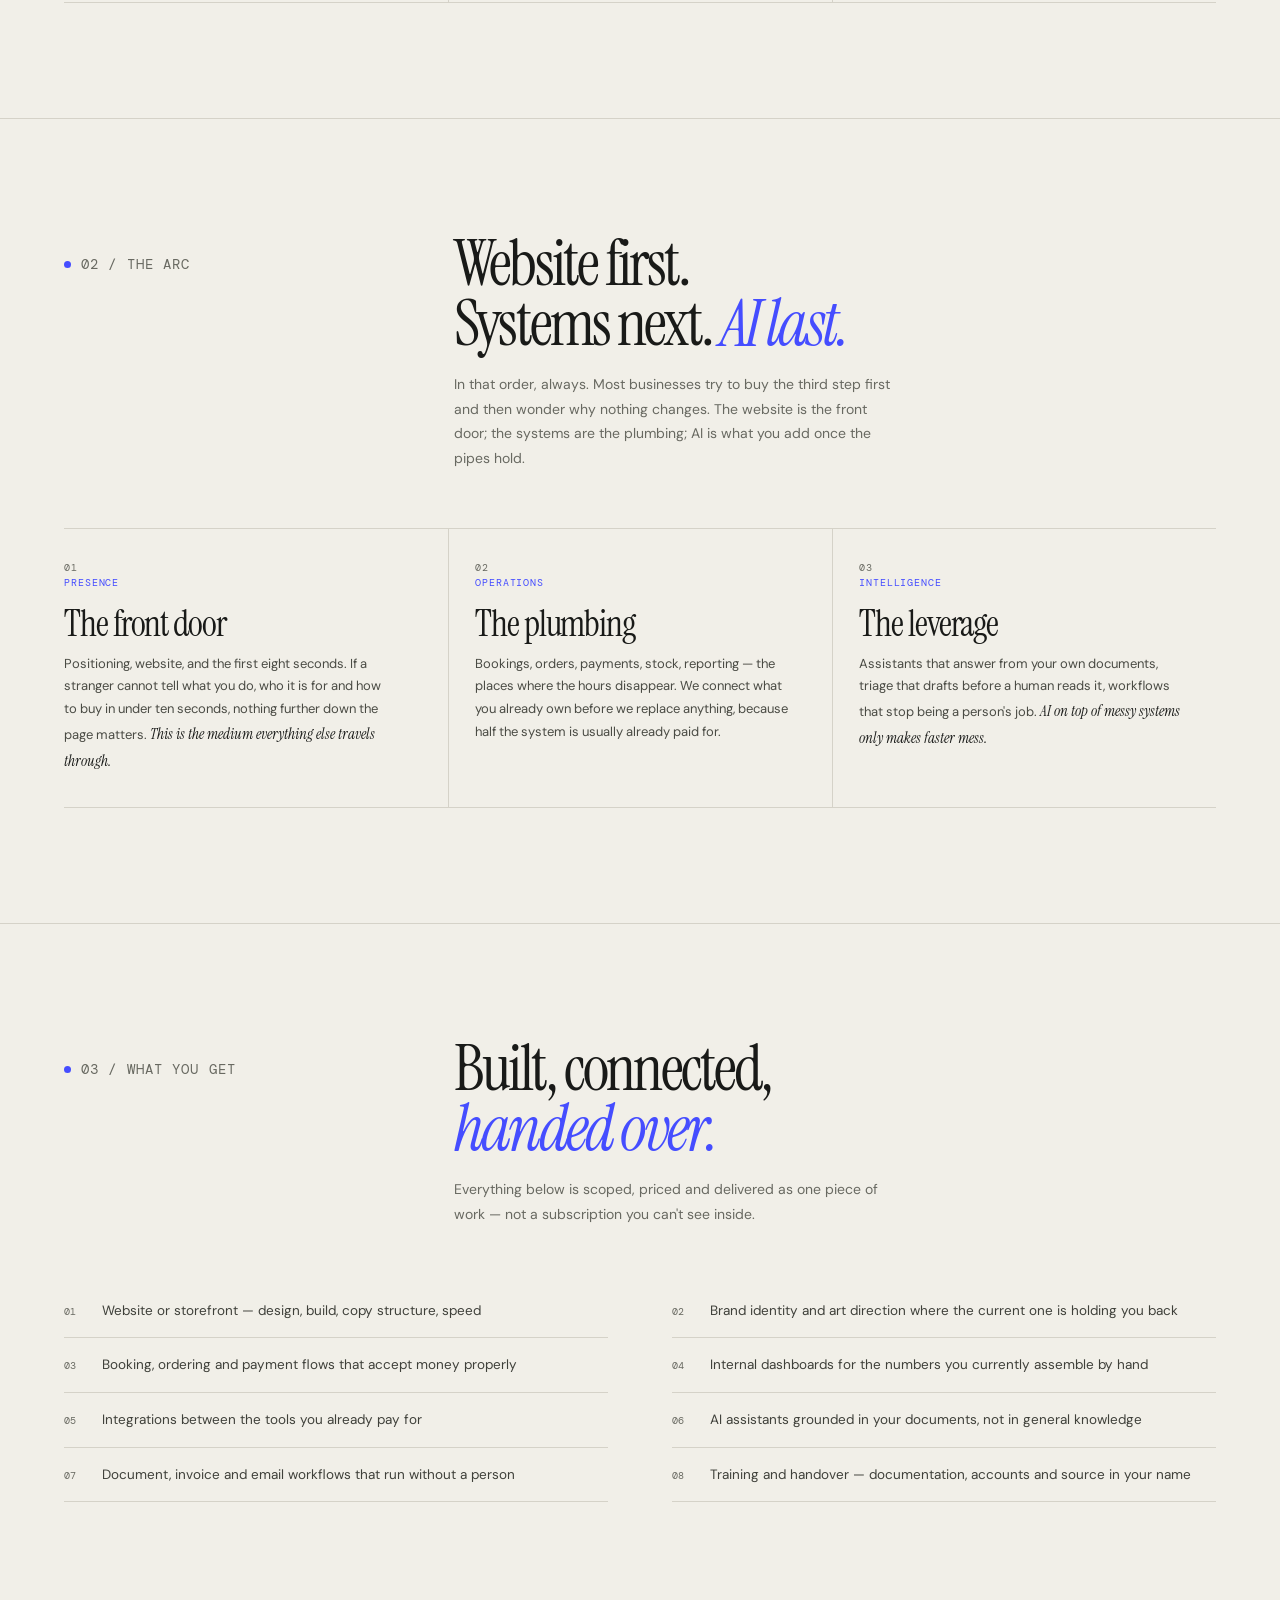
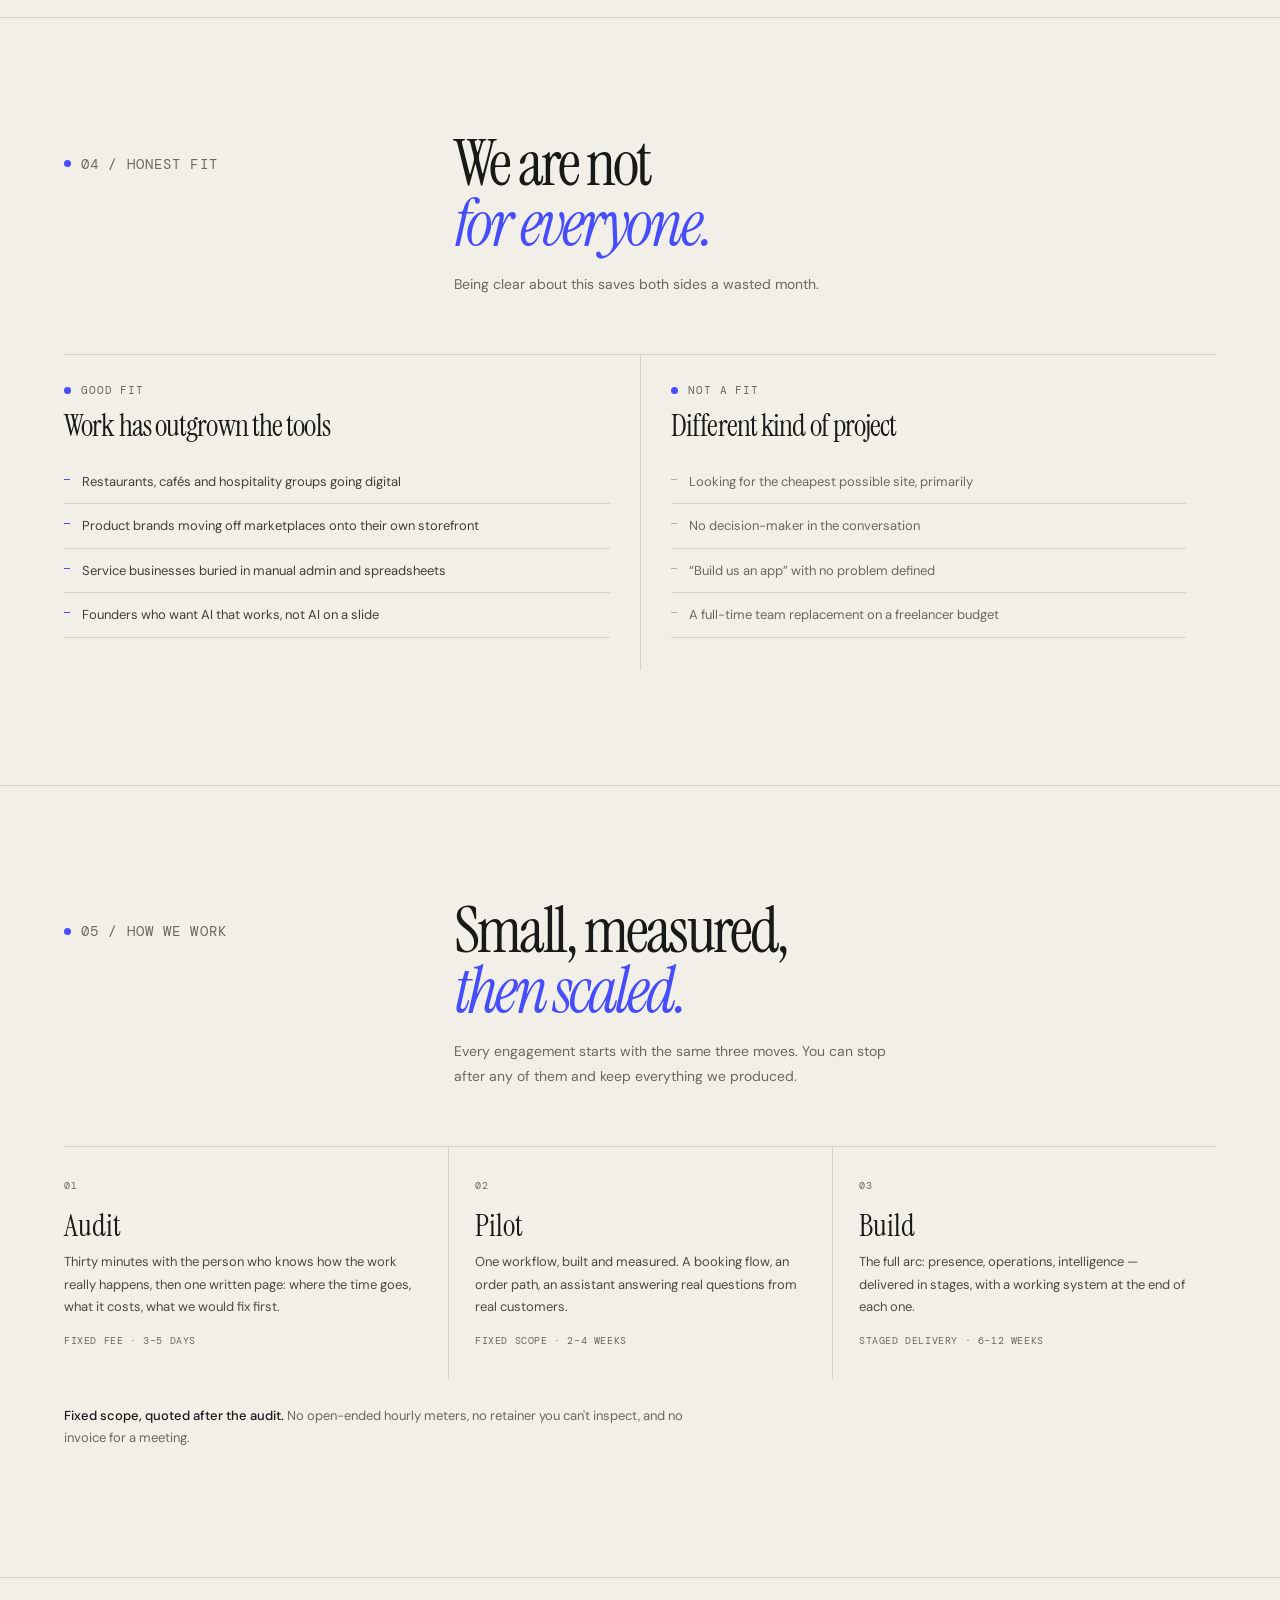
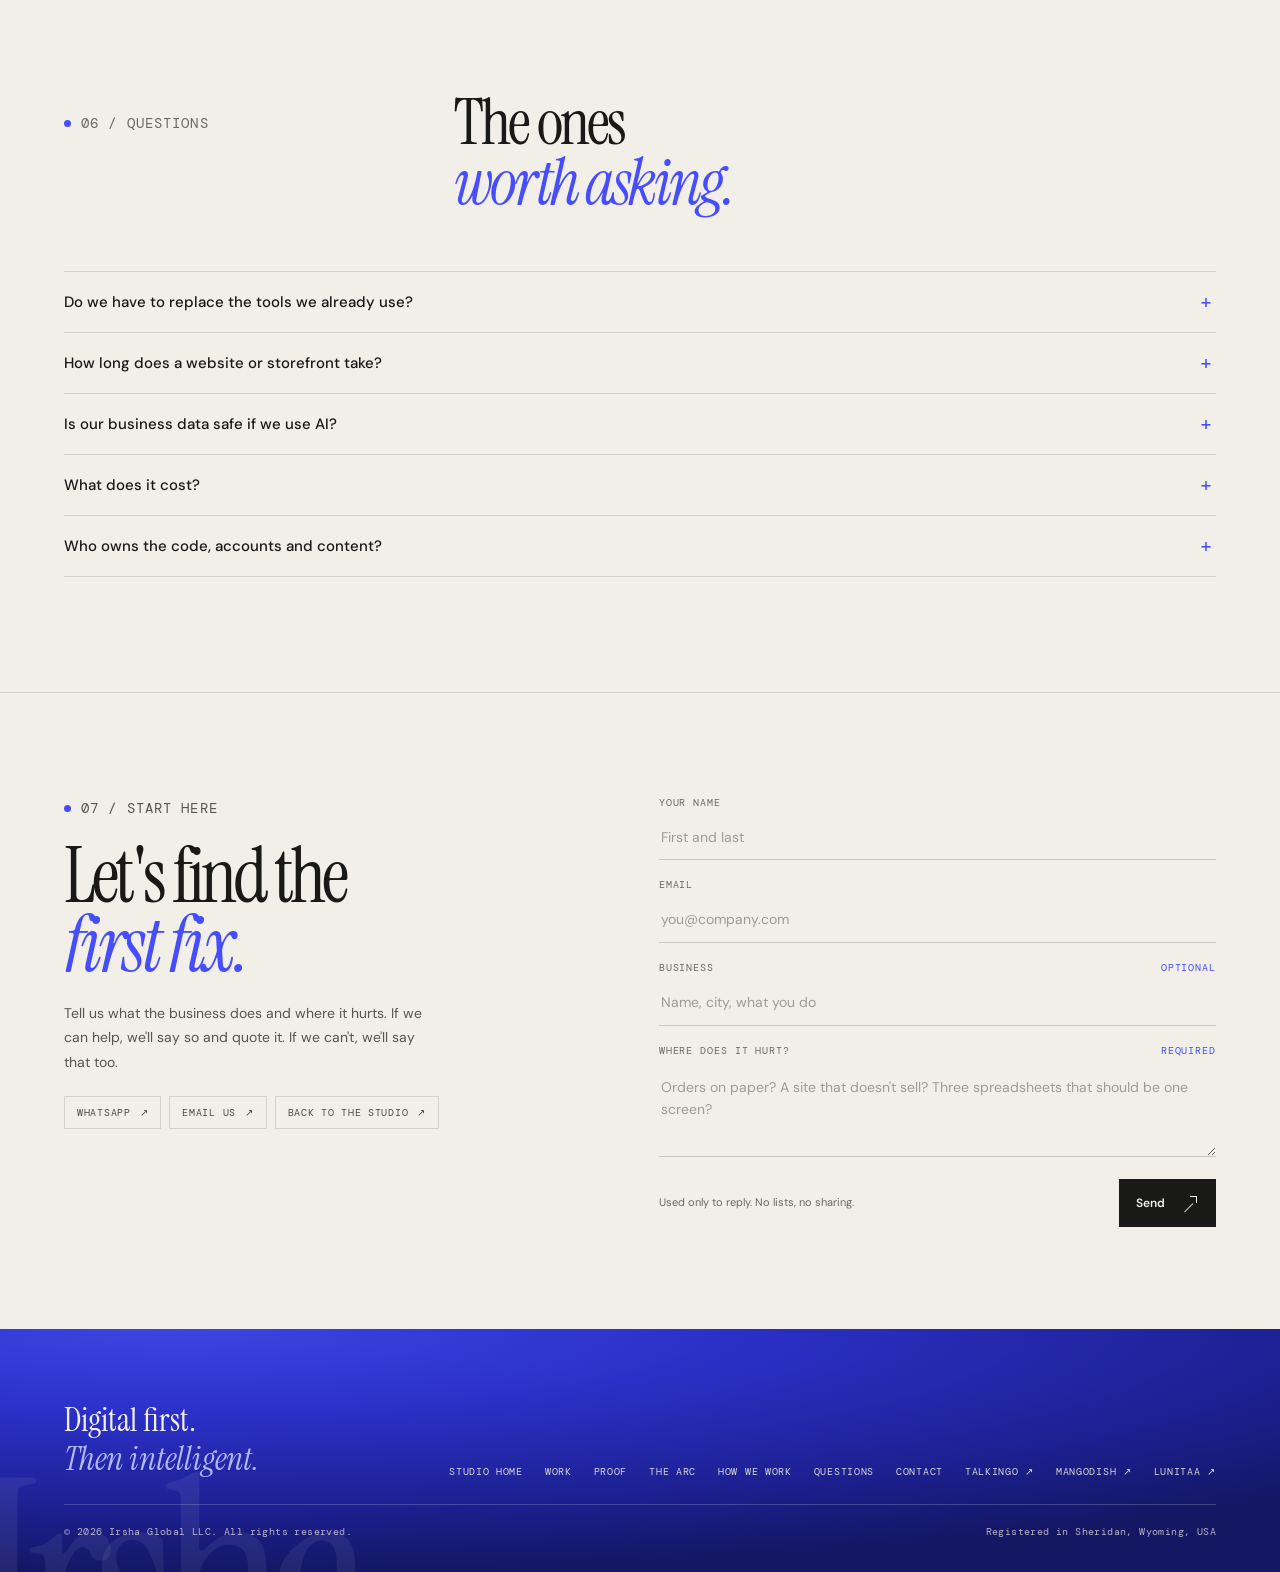
==== commit d366c441: "feat: work gallery with live site windows, plus subtle in-progress status - New work.html: five proj" ====
--- a/digital.html
+++ b/digital.html
@@ -467,6 +467,7 @@
       <p>Digital first.<br><em>Then intelligent.</em></p>
       <nav class="f-links" aria-label="Footer">
         <a href="./">Studio home</a>
+        <a href="work.html">Work</a>
         <a href="#proof">Proof</a>
         <a href="#arc">The arc</a>
         <a href="#process">How we work</a>
